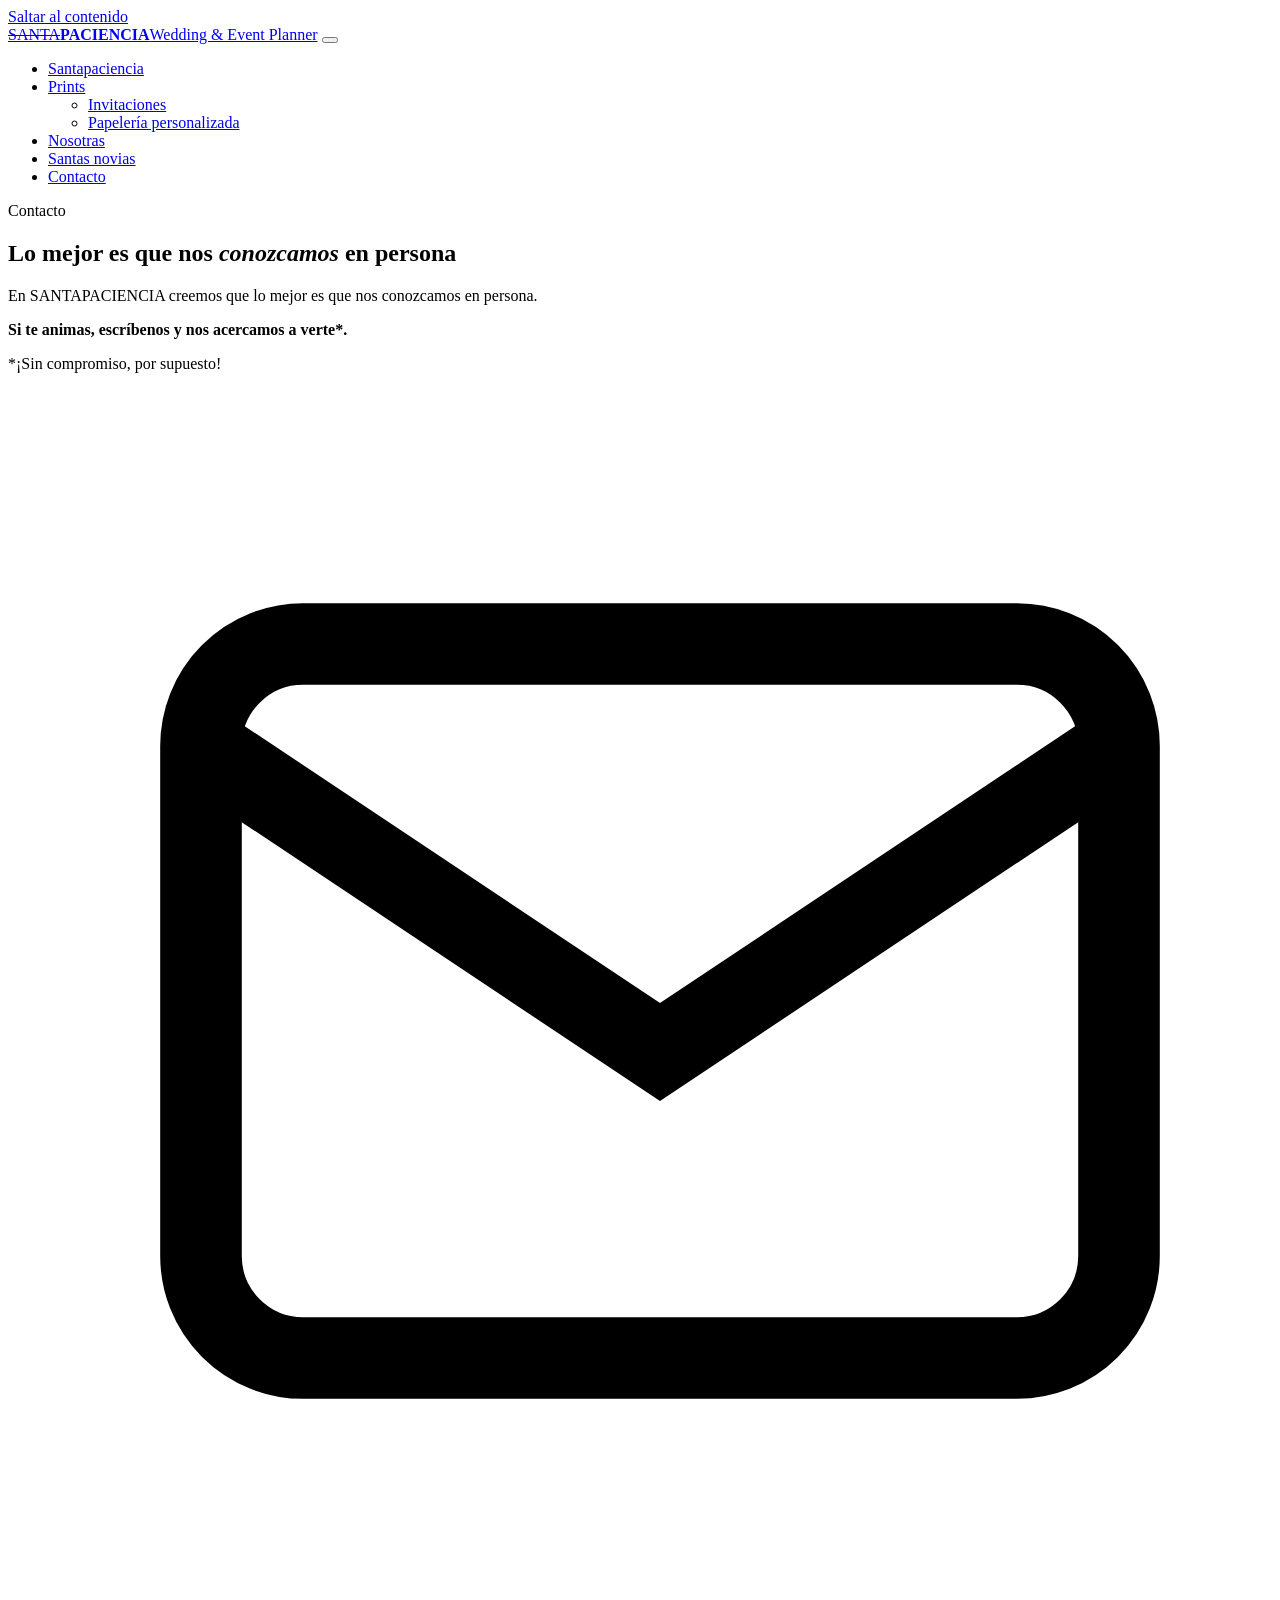
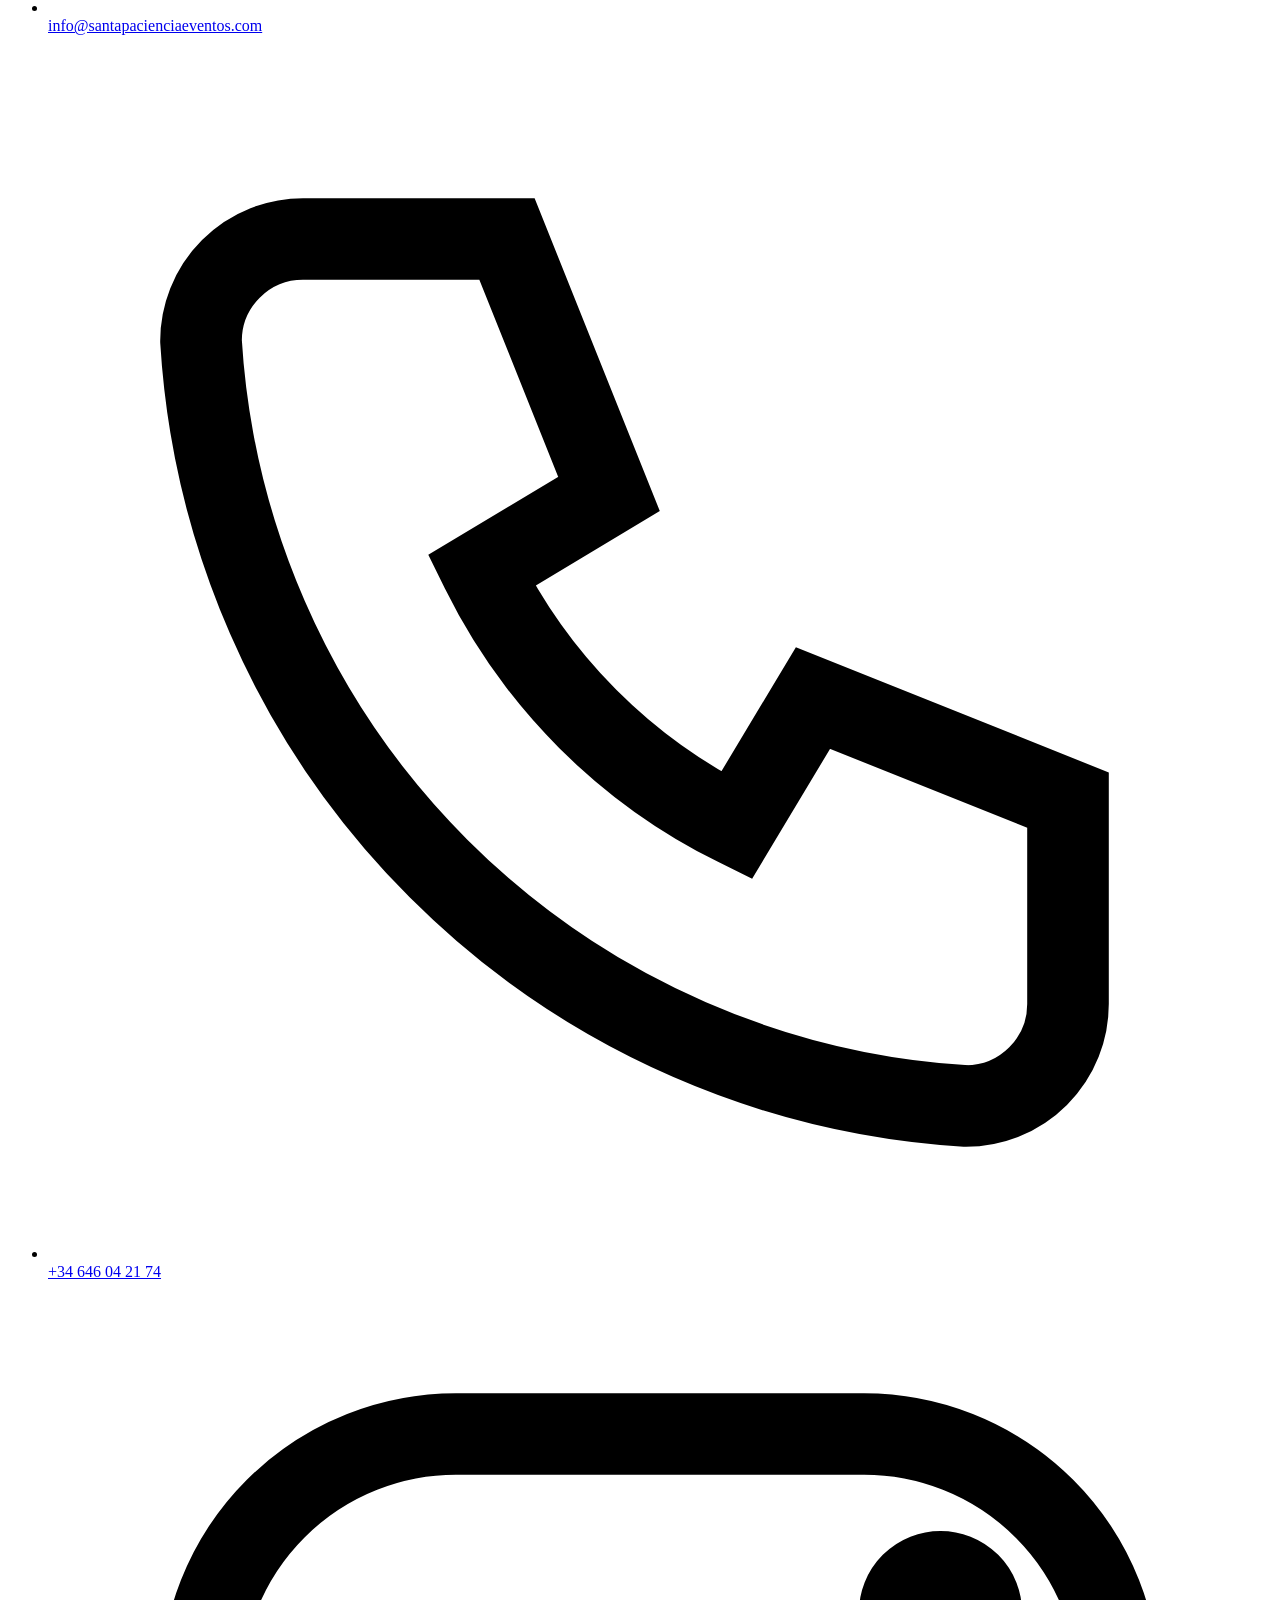
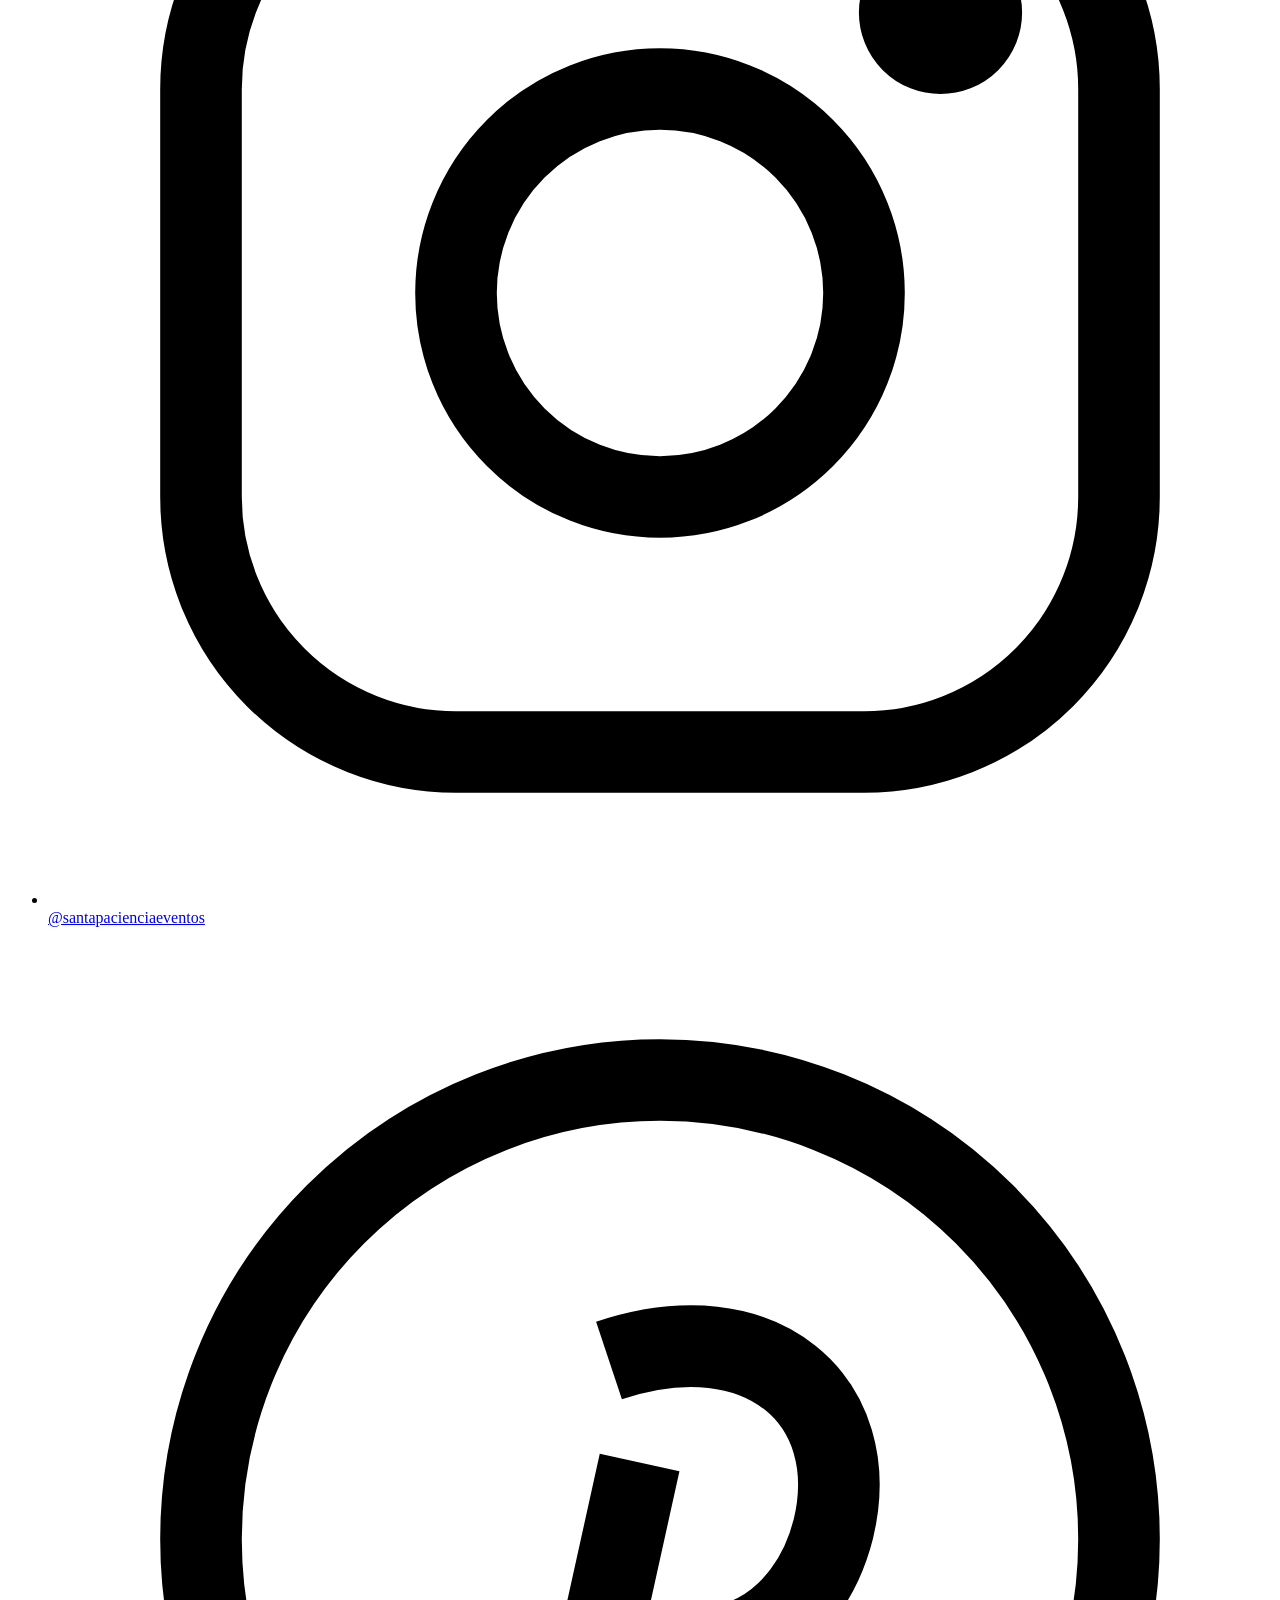
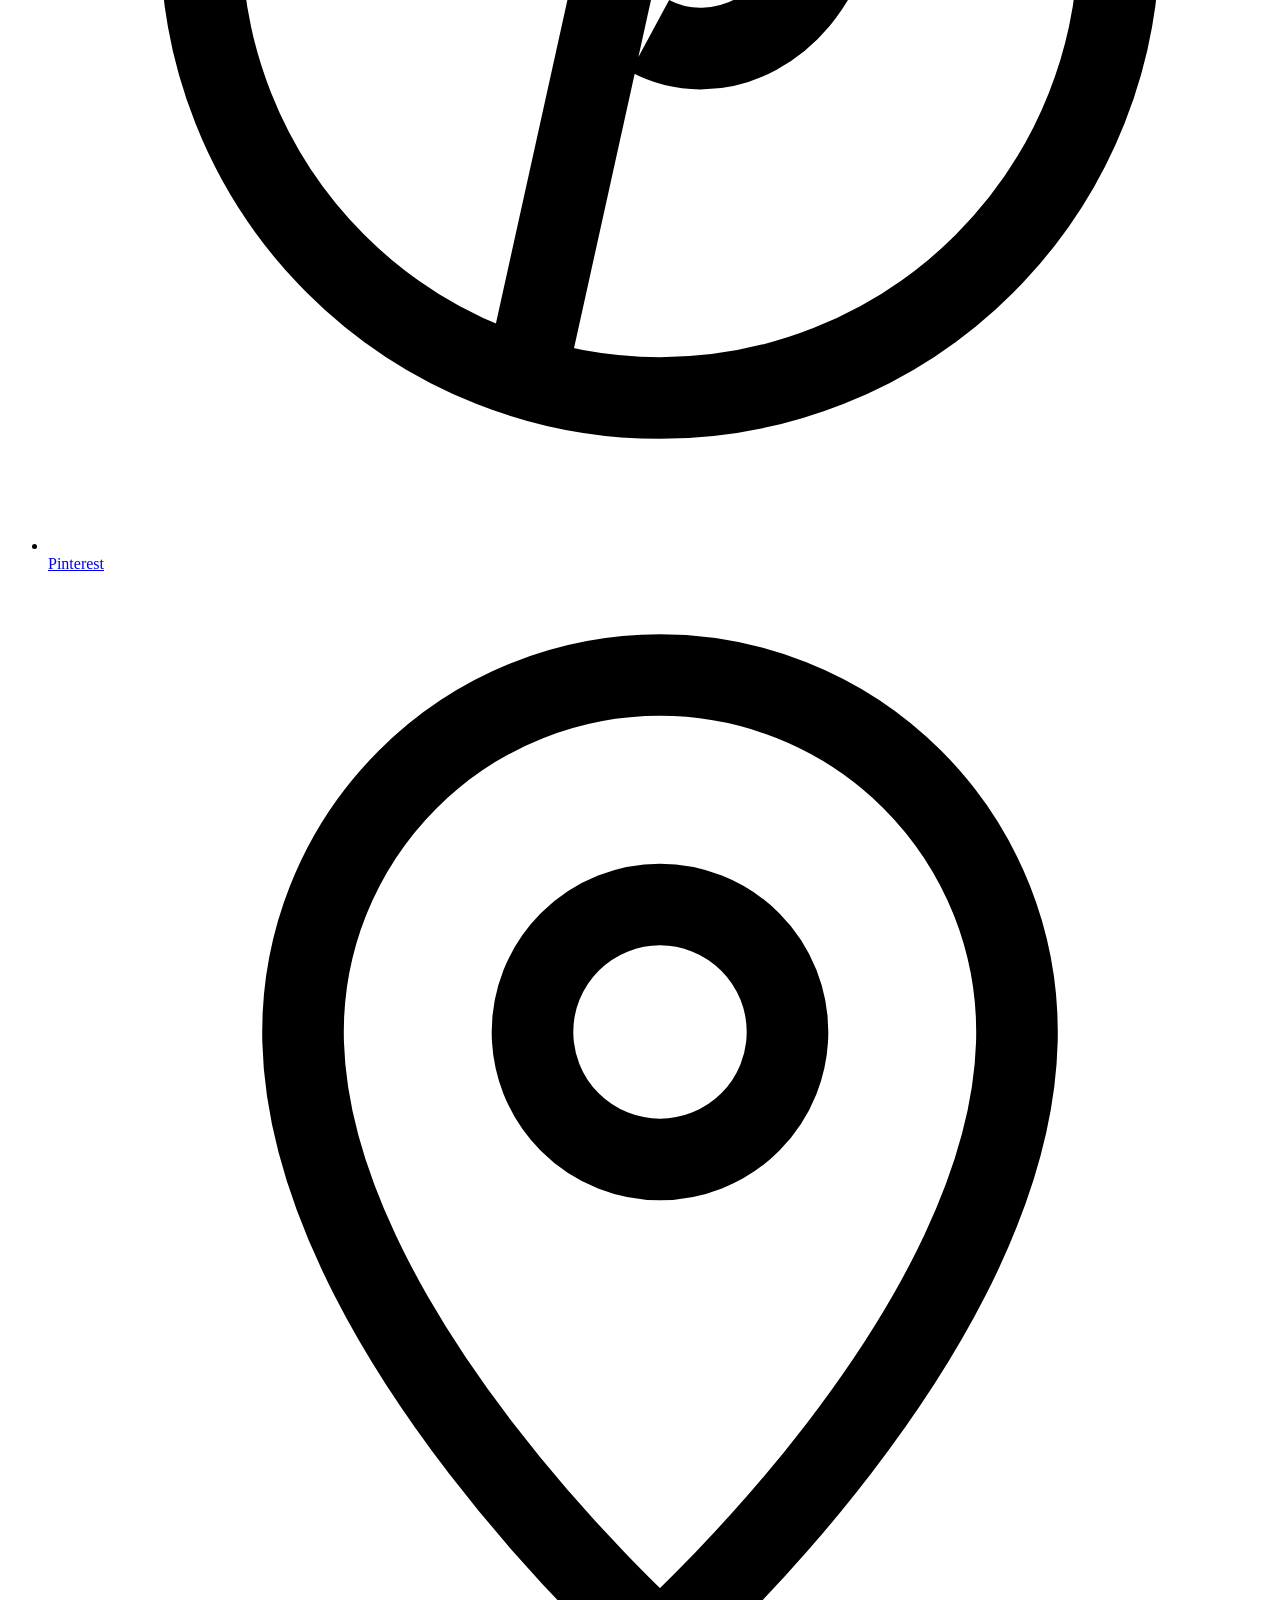
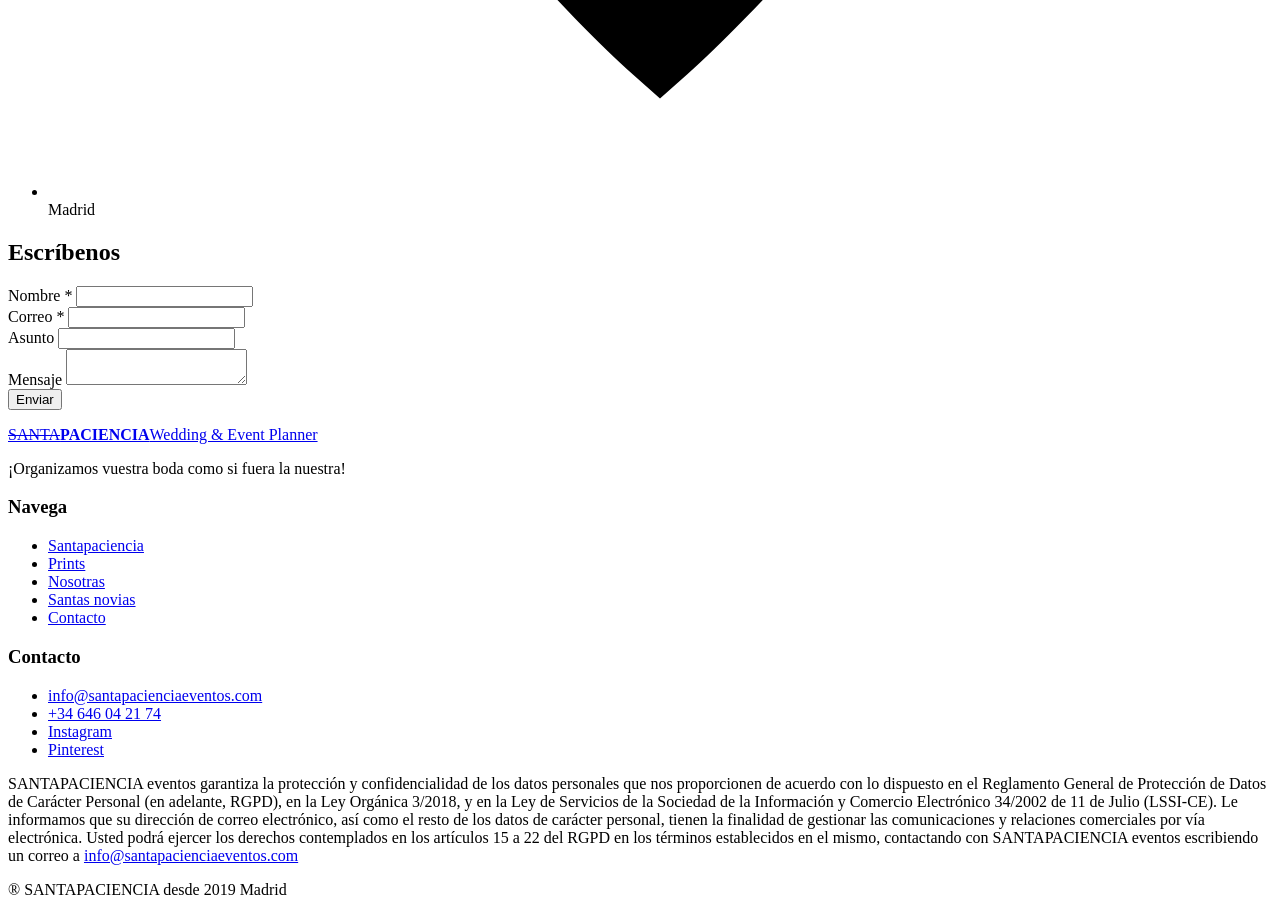
==== contacto.html @ e2ebce08 "Versión inicial" ====
<!DOCTYPE html>
<html lang="es">
<head>
  <meta charset="utf-8">
  <meta name="viewport" content="width=device-width, initial-scale=1">
  <title>Contacto · SANTAPACIENCIA Eventos</title>
  <meta name="description" content="Escríbenos y nos acercamos a verte, sin compromiso. info@santapacienciaeventos.com · +34 646 04 21 74">
  <link rel="canonical" href="https://santapacienciaeventos.com/contacto.html">
  <meta name="theme-color" content="#4a4a4d">
  <meta property="og:type" content="website">
  <meta property="og:site_name" content="SANTAPACIENCIA Eventos">
  <meta property="og:title" content="Contacto · SANTAPACIENCIA Eventos">
  <meta property="og:description" content="Escríbenos y nos acercamos a verte, sin compromiso. info@santapacienciaeventos.com · +34 646 04 21 74">
  <meta property="og:url" content="https://santapacienciaeventos.com/contacto.html">
  <meta property="og:image" content="https://santapacienciaeventos.com/assets/img/hero-1.jpg">
  <link rel="icon" href="assets/img/favicon.svg" type="image/svg+xml">
  <link rel="preconnect" href="https://fonts.googleapis.com">
  <link rel="preconnect" href="https://fonts.gstatic.com" crossorigin>
  <link href="https://fonts.googleapis.com/css2?family=DM+Sans:opsz,wght@9..40,400;9..40,500;9..40,600&family=Fraunces:ital,opsz,wght,SOFT@0,9..144,400..600,50;1,9..144,400..600,50&family=Raleway:wght@300;400&display=swap" rel="stylesheet">
  <link rel="stylesheet" href="assets/css/styles.css">
</head>
<body>
  <a class="saltar" href="#contenido">Saltar al contenido</a>

  <header class="cabecera" id="cabecera">
    <div class="contenedor cabecera__fila">
      <a class="marca" href="index.html" aria-label="SANTAPACIENCIA, inicio"><span class="marca__nombre"><s>SANTA</s><b>PACIENCIA</b></span><span class="marca__lema">Wedding &amp; Event Planner</span></a>
      <button class="menu-boton" id="menu-boton" aria-expanded="false" aria-controls="nav" aria-label="Abrir menú"><span></span><span></span><span></span></button>
      <nav class="nav" id="nav" aria-label="Principal">
        <ul>
          <li><a href="index.html">Santapaciencia</a></li><li class="con-sub"><a href="prints.html">Prints</a><ul class="submenu"><li><a href="prints.html#invitaciones">Invitaciones</a></li><li><a href="prints.html#papeleria">Papelería personalizada</a></li></ul></li><li><a href="nosotras.html">Nosotras</a></li><li><a href="santas-novias.html">Santas novias</a></li><li><a href="contacto.html" aria-current="page">Contacto</a></li>
        </ul>
      </nav>
    </div>
  </header>

  <main id="contenido">

    <section class="portada">
      <div class="contenedor aparece">
        <span class="eyebrow">Contacto</span>
        <h1>Lo mejor es que nos <em>conozcamos</em> en persona</h1>
      </div>
    </section>

    <section class="seccion" style="padding-top:0">
      <div class="contenedor contacto__rejilla">
        <div class="aparece">
          <p class="intro">En SANTAPACIENCIA creemos que lo mejor es que nos conozcamos en persona.</p>
          <p class="intro"><strong style="color:var(--tinta)">Si te animas, escríbenos y nos acercamos a verte*.</strong></p>
          <p class="nota">*¡Sin compromiso, por supuesto!</p>
          <ul class="datos">
            <li><svg viewBox="0 0 24 24" fill="none" stroke="currentColor" stroke-width="1.6" aria-hidden="true"><rect x="3" y="5" width="18" height="14" rx="2"/><path d="M3 7l9 6 9-6"/></svg><a href="mailto:info@santapacienciaeventos.com">info@santapacienciaeventos.com</a></li>
            <li><svg viewBox="0 0 24 24" fill="none" stroke="currentColor" stroke-width="1.6" aria-hidden="true"><path d="M5 4h4l2 5-2.5 1.5a11 11 0 0 0 5 5L15 13l5 2v4a2 2 0 0 1-2 2A16 16 0 0 1 3 6a2 2 0 0 1 2-2"/></svg><a href="tel:+34646042174">+34 646 04 21 74</a></li>
            <li><svg viewBox="0 0 24 24" fill="none" stroke="currentColor" stroke-width="1.6" aria-hidden="true"><rect x="3" y="3" width="18" height="18" rx="5"/><circle cx="12" cy="12" r="4"/><circle cx="17.5" cy="6.5" r=".8" fill="currentColor"/></svg><a href="https://www.instagram.com/santapacienciaeventos/" target="_blank" rel="noopener">@santapacienciaeventos</a></li>
            <li><svg viewBox="0 0 24 24" fill="none" stroke="currentColor" stroke-width="1.6" aria-hidden="true"><circle cx="12" cy="12" r="9"/><path d="M11 8.5c3-1 5 .8 4.4 3.3-.5 2-2.3 2.8-3.6 2.1M11.6 10.5 9.5 20"/></svg><a href="https://www.pinterest.es/santapacienciaeventos/" target="_blank" rel="noopener">Pinterest</a></li>
            <li><svg viewBox="0 0 24 24" fill="none" stroke="currentColor" stroke-width="1.6" aria-hidden="true"><path d="M12 21s-7-6.2-7-12a7 7 0 0 1 14 0c0 5.8-7 12-7 12z"/><circle cx="12" cy="9" r="2.5"/></svg><span>Madrid</span></li>
          </ul>
        </div>

        <!--
          GitHub Pages no procesa formularios. Para recibirlos en info@santapacienciaeventos.com:
          crea un formulario gratuito en https://formspree.io y sustituye FORM_ID.
          Mientras no se configure, el botón abre el correo con el mensaje ya escrito.
        -->
        <form class="formulario aparece" id="formulario" action="https://formspree.io/f/FORM_ID" method="POST" data-email="info@santapacienciaeventos.com">
          <h2>Escríbenos</h2>
          <div class="campo">
            <label for="nombre">Nombre *</label>
            <input id="nombre" name="nombre" autocomplete="name" required>
          </div>
          <div class="campo">
            <label for="correo">Correo *</label>
            <input id="correo" name="email" type="email" autocomplete="email" required>
          </div>
          <div class="campo campo--ancho">
            <label for="asunto">Asunto</label>
            <input id="asunto" name="asunto">
          </div>
          <div class="campo campo--ancho">
            <label for="mensaje">Mensaje</label>
            <textarea id="mensaje" name="mensaje"></textarea>
          </div>
          <input type="text" name="_gotcha" tabindex="-1" autocomplete="off" style="display:none" aria-hidden="true">
          <button class="boton" type="submit">Enviar</button>
          <p class="formulario__estado" id="formulario-estado" role="status" aria-live="polite"></p>
        </form>
      </div>
    </section>

  </main>

  <footer class="pie">
    <div class="contenedor">
      <div class="pie__rejilla">
        <div>
          <a class="marca" href="index.html" aria-label="SANTAPACIENCIA, inicio"><span class="marca__nombre"><s>SANTA</s><b>PACIENCIA</b></span><span class="marca__lema">Wedding &amp; Event Planner</span></a>
          <p class="pie__lema">¡Organizamos vuestra boda como si fuera la nuestra!</p>
        </div>
        <div>
          <h3>Navega</h3>
          <ul><li><a href="index.html">Santapaciencia</a></li><li><a href="prints.html">Prints</a></li><li><a href="nosotras.html">Nosotras</a></li><li><a href="santas-novias.html">Santas novias</a></li><li><a href="contacto.html">Contacto</a></li></ul>
        </div>
        <div>
          <h3>Contacto</h3>
          <ul>
            <li><a href="mailto:info@santapacienciaeventos.com">info@santapacienciaeventos.com</a></li>
            <li><a href="tel:+34646042174">+34 646 04 21 74</a></li>
            <li><a href="https://www.instagram.com/santapacienciaeventos/" target="_blank" rel="noopener">Instagram</a></li>
            <li><a href="https://www.pinterest.es/santapacienciaeventos/" target="_blank" rel="noopener">Pinterest</a></li>
          </ul>
        </div>
      </div>
      <div class="pie__legal" id="privacidad">
        <p>SANTAPACIENCIA eventos garantiza la protección y confidencialidad de los datos personales que nos proporcionen de acuerdo con lo dispuesto en el Reglamento General de Protección de Datos de Carácter Personal (en adelante, RGPD), en la Ley Orgánica 3/2018, y en la Ley de Servicios de la Sociedad de la Información y Comercio Electrónico 34/2002 de 11 de Julio (LSSI-CE). Le informamos que su dirección de correo electrónico, así como el resto de los datos de carácter personal, tienen la finalidad de gestionar las comunicaciones y relaciones comerciales por vía electrónica. Usted podrá ejercer los derechos contemplados en los artículos 15 a 22 del RGPD en los términos establecidos en el mismo, contactando con SANTAPACIENCIA eventos escribiendo un correo a <a href="mailto:info@santapacienciaeventos.com">info@santapacienciaeventos.com</a></p>
      </div>
      <div class="pie__base">
        <span>® SANTAPACIENCIA desde 2019</span>
        <span>Madrid</span>
      </div>
    </div>
  </footer>

  <script src="assets/js/main.js" defer></script>
</body>
</html>
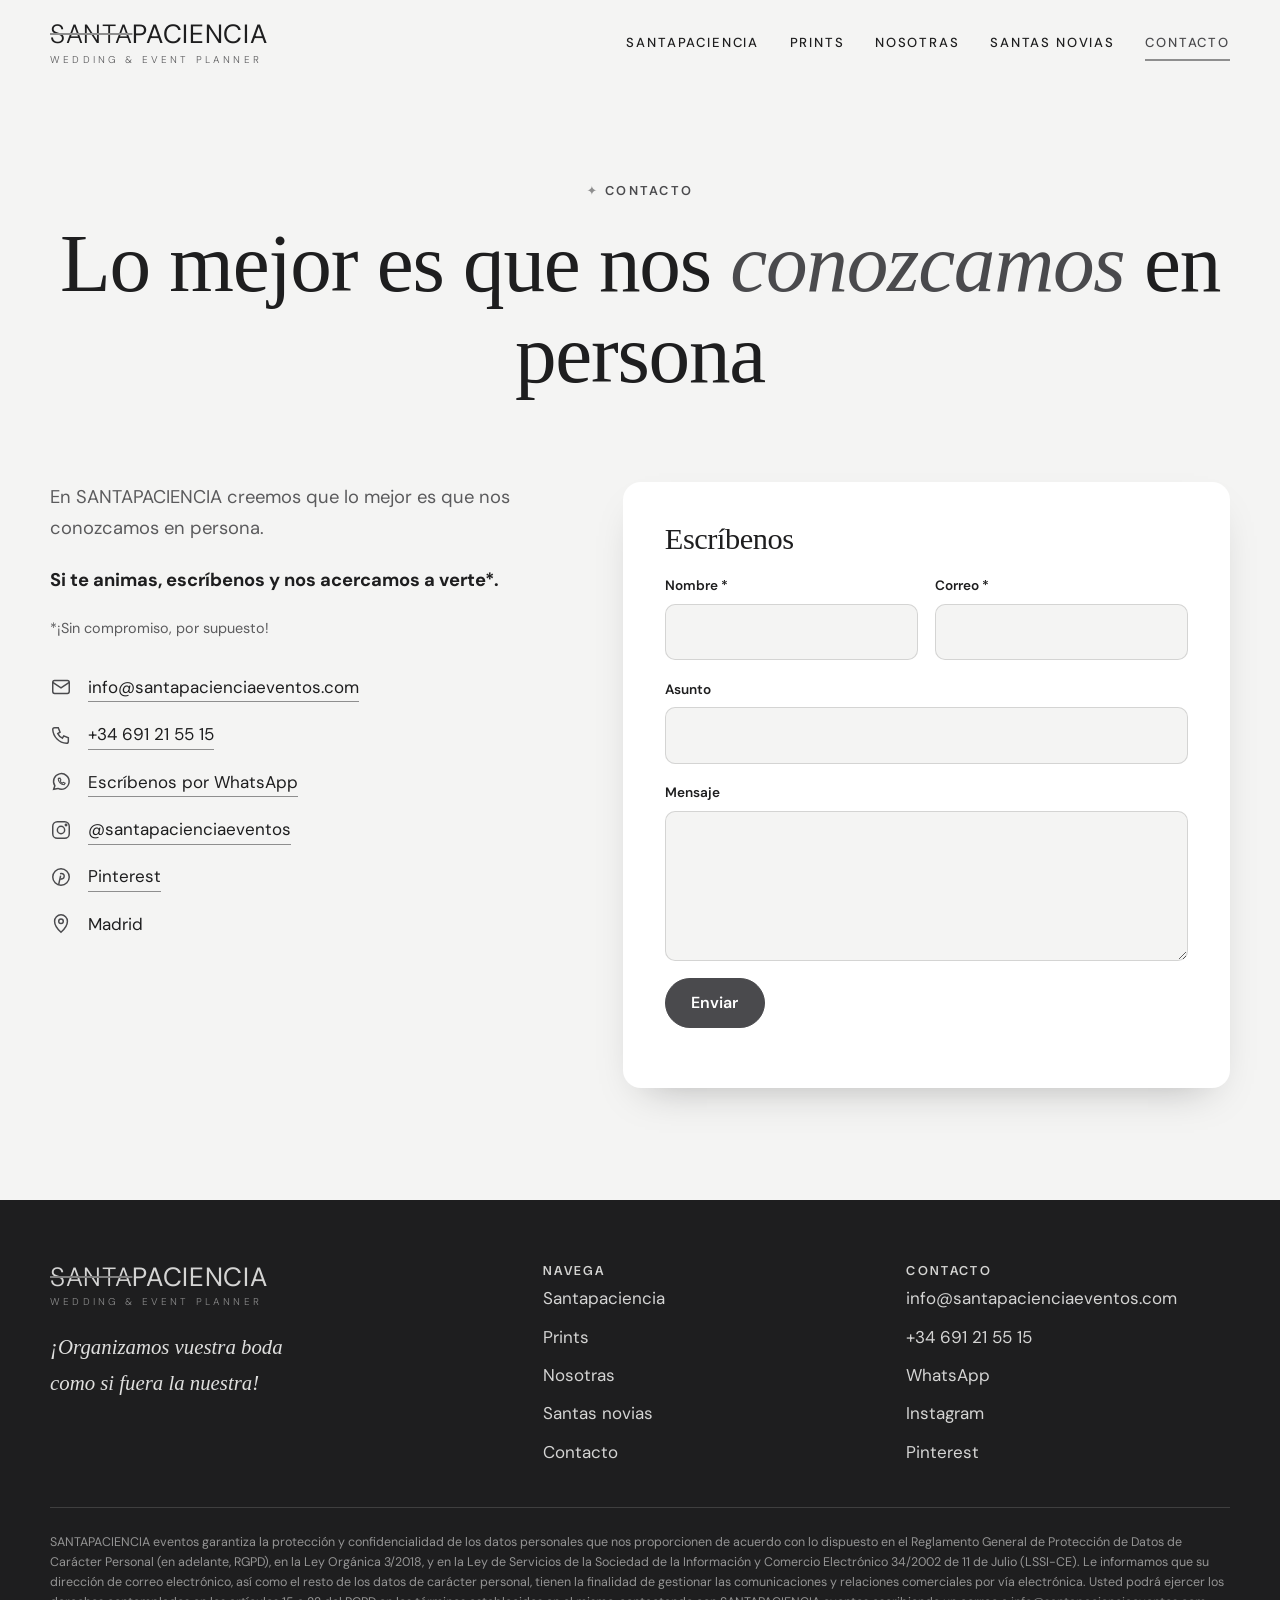
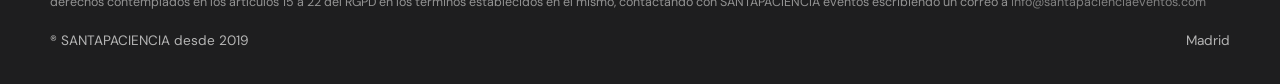
==== commit 0c6eed72: "Actualización definitiva de teléfono y whtasapp en todas las páginas" ====
--- a/contacto.html
+++ b/contacto.html
@@ -4,13 +4,13 @@
   <meta charset="utf-8">
   <meta name="viewport" content="width=device-width, initial-scale=1">
   <title>Contacto · SANTAPACIENCIA Eventos</title>
-  <meta name="description" content="Escríbenos y nos acercamos a verte, sin compromiso. info@santapacienciaeventos.com · +34 646 04 21 74">
+  <meta name="description" content="Escríbenos y nos acercamos a verte, sin compromiso. info@santapacienciaeventos.com · +34 691 21 55 15 (teléfono y WhatsApp)">
   <link rel="canonical" href="https://santapacienciaeventos.com/contacto.html">
   <meta name="theme-color" content="#4a4a4d">
   <meta property="og:type" content="website">
   <meta property="og:site_name" content="SANTAPACIENCIA Eventos">
   <meta property="og:title" content="Contacto · SANTAPACIENCIA Eventos">
-  <meta property="og:description" content="Escríbenos y nos acercamos a verte, sin compromiso. info@santapacienciaeventos.com · +34 646 04 21 74">
+  <meta property="og:description" content="Escríbenos y nos acercamos a verte, sin compromiso. info@santapacienciaeventos.com · +34 691 21 55 15 (teléfono y WhatsApp)">
   <meta property="og:url" content="https://santapacienciaeventos.com/contacto.html">
   <meta property="og:image" content="https://santapacienciaeventos.com/assets/img/hero-1.jpg">
   <link rel="icon" href="assets/img/favicon.svg" type="image/svg+xml">
@@ -51,7 +51,8 @@
           <p class="nota">*¡Sin compromiso, por supuesto!</p>
           <ul class="datos">
             <li><svg viewBox="0 0 24 24" fill="none" stroke="currentColor" stroke-width="1.6" aria-hidden="true"><rect x="3" y="5" width="18" height="14" rx="2"/><path d="M3 7l9 6 9-6"/></svg><a href="mailto:info@santapacienciaeventos.com">info@santapacienciaeventos.com</a></li>
-            <li><svg viewBox="0 0 24 24" fill="none" stroke="currentColor" stroke-width="1.6" aria-hidden="true"><path d="M5 4h4l2 5-2.5 1.5a11 11 0 0 0 5 5L15 13l5 2v4a2 2 0 0 1-2 2A16 16 0 0 1 3 6a2 2 0 0 1 2-2"/></svg><a href="tel:+34646042174">+34 646 04 21 74</a></li>
+            <li><svg viewBox="0 0 24 24" fill="none" stroke="currentColor" stroke-width="1.6" aria-hidden="true"><path d="M5 4h4l2 5-2.5 1.5a11 11 0 0 0 5 5L15 13l5 2v4a2 2 0 0 1-2 2A16 16 0 0 1 3 6a2 2 0 0 1 2-2"/></svg><a href="tel:+34691215515">+34 691 21 55 15</a></li>
+            <li><svg viewBox="0 0 24 24" fill="none" stroke="currentColor" stroke-width="1.6" aria-hidden="true"><path d="M4 20l1.3-3.9A8.5 8.5 0 1 1 8.6 19L4 20z"/><path d="M9 8.6c0 3.3 3 6.4 6.4 6.4l1.1-1.6-2-1-1 .8c-1-.4-2-1.4-2.4-2.4l.8-1-1-2L9.3 8z" stroke-width="1.2"/></svg><a href="https://wa.me/34691215515" target="_blank" rel="noopener">Escríbenos por WhatsApp</a></li>
             <li><svg viewBox="0 0 24 24" fill="none" stroke="currentColor" stroke-width="1.6" aria-hidden="true"><rect x="3" y="3" width="18" height="18" rx="5"/><circle cx="12" cy="12" r="4"/><circle cx="17.5" cy="6.5" r=".8" fill="currentColor"/></svg><a href="https://www.instagram.com/santapacienciaeventos/" target="_blank" rel="noopener">@santapacienciaeventos</a></li>
             <li><svg viewBox="0 0 24 24" fill="none" stroke="currentColor" stroke-width="1.6" aria-hidden="true"><circle cx="12" cy="12" r="9"/><path d="M11 8.5c3-1 5 .8 4.4 3.3-.5 2-2.3 2.8-3.6 2.1M11.6 10.5 9.5 20"/></svg><a href="https://www.pinterest.es/santapacienciaeventos/" target="_blank" rel="noopener">Pinterest</a></li>
             <li><svg viewBox="0 0 24 24" fill="none" stroke="currentColor" stroke-width="1.6" aria-hidden="true"><path d="M12 21s-7-6.2-7-12a7 7 0 0 1 14 0c0 5.8-7 12-7 12z"/><circle cx="12" cy="9" r="2.5"/></svg><span>Madrid</span></li>
@@ -105,7 +106,8 @@
           <h3>Contacto</h3>
           <ul>
             <li><a href="mailto:info@santapacienciaeventos.com">info@santapacienciaeventos.com</a></li>
-            <li><a href="tel:+34646042174">+34 646 04 21 74</a></li>
+            <li><a href="tel:+34691215515">+34 691 21 55 15</a></li>
+            <li><a href="https://wa.me/34691215515" target="_blank" rel="noopener">WhatsApp</a></li>
             <li><a href="https://www.instagram.com/santapacienciaeventos/" target="_blank" rel="noopener">Instagram</a></li>
             <li><a href="https://www.pinterest.es/santapacienciaeventos/" target="_blank" rel="noopener">Pinterest</a></li>
           </ul>
--- a/assets/css/styles.css
+++ b/assets/css/styles.css
@@ -0,0 +1,358 @@
+/* ==========================================================
+   SANTAPACIENCIA · Wedding & Event Planner
+   Hoja de estilos unificada: todos los colores, tipos y
+   espacios salen de las variables de :root.
+   ========================================================== */
+
+:root {
+  /* Paleta: escala de grises, acorde con la imagen de marca */
+  --fondo: #f4f4f3;
+  --fondo-2: #e7e7e5;
+  --tinta: #1e1e1f;
+  --tinta-suave: #5b5b5d;
+  --gris: #4a4a4d;
+  --gris-oscuro: #2e2e30;
+  --plata: #8e8e8e;
+  --plata-claro: #d4d4d2;
+  --blanco: #ffffff;
+
+  /* Tipografía */
+  --f-display: "Fraunces", Georgia, "Times New Roman", serif;
+  --f-texto: "DM Sans", system-ui, -apple-system, "Segoe UI", sans-serif;
+  --f-marca: "Raleway", "DM Sans", system-ui, sans-serif;
+
+  /* Espaciado y forma */
+  --ancho: 1180px;
+  --gutter: clamp(1.25rem, 4vw, 2.5rem);
+  --seccion: clamp(4rem, 9vw, 7rem);
+  --radio: 18px;
+  --sombra: 0 18px 40px -22px rgba(30, 30, 31, .35);
+}
+
+*, *::before, *::after { box-sizing: border-box; }
+html { scroll-behavior: smooth; scroll-padding-top: 100px; overflow-x: clip; }
+body { overflow-x: clip; }
+body {
+  margin: 0;
+  font-family: var(--f-texto);
+  font-size: 1.0625rem;
+  line-height: 1.7;
+  color: var(--tinta);
+  background: var(--fondo);
+  -webkit-font-smoothing: antialiased;
+}
+img { max-width: 100%; display: block; }
+a { color: inherit; }
+::selection { background: var(--plata-claro); color: var(--tinta); }
+
+h1, h2, h3 {
+  font-family: var(--f-display);
+  font-weight: 500;
+  line-height: 1.1;
+  letter-spacing: -0.015em;
+  margin: 0 0 .5em;
+  font-variation-settings: "SOFT" 50, "opsz" 96;
+}
+h1 { font-size: clamp(2.6rem, 6.5vw, 5.2rem); }
+h2 { font-size: clamp(2rem, 4.4vw, 3.2rem); }
+h3 { font-size: 1.5rem; }
+p { margin: 0 0 1.1em; }
+em { font-style: italic; color: var(--gris); }
+
+.contenedor { width: min(100% - 2 * var(--gutter), var(--ancho)); margin-inline: auto; }
+.estrecho { max-width: 46rem; }
+.seccion { padding-block: var(--seccion); }
+.centrado { text-align: center; margin-inline: auto; }
+.eyebrow {
+  display: inline-block;
+  font-size: .8rem; font-weight: 600; letter-spacing: .18em; text-transform: uppercase;
+  color: var(--gris); margin-bottom: 1rem;
+}
+.eyebrow::before { content: "✦ "; color: var(--plata); }
+.intro { color: var(--tinta-suave); font-size: 1.15rem; }
+.texto { color: var(--tinta-suave); }
+.texto p:last-child { margin-bottom: 0; }
+
+.sr-only {
+  position: absolute; width: 1px; height: 1px; padding: 0; margin: -1px;
+  overflow: hidden; clip: rect(0, 0, 0, 0); white-space: nowrap; border: 0;
+}
+.saltar {
+  position: absolute; left: 1rem; top: -4rem; z-index: 100;
+  background: var(--tinta); color: var(--fondo); padding: .7rem 1rem; border-radius: 8px;
+}
+.saltar:focus { top: 1rem; }
+
+/* ---------- Marca (logotipo tipográfico) ---------- */
+.marca {
+  font-family: var(--f-marca); font-weight: 300; letter-spacing: .04em;
+  text-decoration: none; display: inline-flex; flex-direction: column; line-height: 1;
+}
+.marca__nombre { font-size: 1.65rem; white-space: nowrap; }
+.marca__nombre s { text-decoration-thickness: 1.5px; text-decoration-color: var(--plata); }
+.marca__nombre b { font-weight: 400; }
+.marca__lema { font-size: .62rem; letter-spacing: .32em; text-transform: uppercase; color: var(--tinta-suave); margin-top: .45rem; }
+
+/* ---------- Botones ---------- */
+.boton {
+  display: inline-flex; align-items: center; gap: .6rem;
+  font: 600 1rem/1 var(--f-texto);
+  padding: 1rem 1.6rem; border-radius: 999px;
+  border: 1.5px solid var(--gris); background: var(--gris); color: var(--blanco);
+  text-decoration: none; cursor: pointer;
+  transition: background .25s, color .25s, transform .25s;
+}
+.boton:hover { background: var(--gris-oscuro); transform: translateY(-2px); }
+.boton--borde { background: transparent; color: var(--gris); }
+.boton--borde:hover { background: var(--gris); color: var(--blanco); }
+.boton--claro { background: var(--fondo); color: var(--gris); border-color: var(--fondo); }
+.boton--claro:hover { background: var(--plata-claro); border-color: var(--plata-claro); color: var(--tinta); }
+.boton--peq { padding: .7rem 1.2rem; font-size: .9rem; }
+.boton:focus-visible, a:focus-visible, button:focus-visible, input:focus-visible, textarea:focus-visible {
+  outline: 2px solid var(--plata); outline-offset: 3px;
+}
+
+/* ---------- Cabecera ---------- */
+.cabecera {
+  position: sticky; top: 0; z-index: 50;
+  background: rgba(244, 244, 243, .9); backdrop-filter: blur(10px);
+  border-bottom: 1px solid transparent; transition: border-color .3s;
+}
+.cabecera.con-sombra { border-color: rgba(30, 30, 31, .1); }
+.cabecera__fila { display: flex; align-items: center; justify-content: space-between; height: 86px; gap: 1rem; }
+.nav > ul { display: flex; gap: 1.9rem; list-style: none; margin: 0; padding: 0; align-items: center; }
+.nav a {
+  text-decoration: none; font-weight: 500; font-size: .82rem; letter-spacing: .14em;
+  text-transform: uppercase; position: relative; padding-block: .4rem; display: inline-block;
+}
+.nav a::after {
+  content: ""; position: absolute; left: 0; right: 0; bottom: 0; height: 1.5px;
+  background: var(--plata); transform: scaleX(0); transform-origin: left; transition: transform .3s;
+}
+.nav a:hover::after, .nav a[aria-current="page"]::after { transform: scaleX(1); }
+.nav a[aria-current="page"] { color: var(--gris); }
+.nav .con-sub { position: relative; }
+.submenu {
+  position: absolute; top: 100%; left: -1.2rem; min-width: 250px; list-style: none; margin: 0;
+  padding: .8rem 1.2rem; background: var(--blanco); border-radius: 12px; box-shadow: var(--sombra);
+  opacity: 0; visibility: hidden; transform: translateY(6px); transition: .25s;
+}
+.con-sub:hover .submenu, .con-sub:focus-within .submenu { opacity: 1; visibility: visible; transform: none; }
+.submenu a { font-size: .78rem; padding-block: .55rem; }
+.menu-boton { display: none; background: none; border: 0; padding: .5rem; cursor: pointer; color: var(--tinta); }
+.menu-boton span { display: block; width: 26px; height: 2px; background: currentColor; margin: 6px 0; transition: transform .3s, opacity .3s; }
+
+/* ---------- Hero con pase de fotos ---------- */
+.hero { padding-block: clamp(2.5rem, 6vw, 5rem) var(--seccion); }
+.hero__rejilla { display: grid; grid-template-columns: 1fr 1fr; gap: clamp(2rem, 5vw, 4.5rem); align-items: center; }
+.hero__texto p { font-size: 1.15rem; color: var(--tinta-suave); max-width: 32rem; }
+.hero__acciones { display: flex; flex-wrap: wrap; gap: 1rem; margin-top: 2rem; }
+.hero__fotos { position: relative; }
+.pase {
+  position: relative; aspect-ratio: 4 / 5; border-radius: 999px 999px var(--radio) var(--radio);
+  overflow: hidden; box-shadow: var(--sombra); background: var(--fondo-2);
+}
+.pase img {
+  position: absolute; inset: 0; width: 100%; height: 100%; object-fit: cover;
+  opacity: 0; transition: opacity 1.4s ease; transform: scale(1.04);
+}
+.pase img.activa { opacity: 1; animation: acercar 7s ease-out forwards; }
+@keyframes acercar { from { transform: scale(1.08); } to { transform: scale(1); } }
+.pase__puntos { position: absolute; bottom: 1.2rem; left: 0; right: 0; display: flex; justify-content: center; gap: .5rem; z-index: 2; }
+.pase__puntos button {
+  width: 9px; height: 9px; border-radius: 50%; border: 1.5px solid var(--blanco);
+  background: transparent; padding: 0; cursor: pointer; transition: background .3s;
+}
+.pase__puntos button[aria-current="true"] { background: var(--blanco); }
+.sello {
+  position: absolute; left: -2.2rem; bottom: 2.5rem; width: 128px; height: 128px; z-index: 3;
+  border-radius: 50%; background: var(--gris); color: var(--fondo);
+  display: grid; place-items: center; box-shadow: var(--sombra);
+}
+.sello svg { width: 112px; height: 112px; animation: girar 24s linear infinite; }
+.sello b { position: absolute; font-family: var(--f-display); font-size: 1.8rem; color: var(--plata-claro); }
+@keyframes girar { to { transform: rotate(360deg); } }
+
+/* ---------- Cabecera de página interior ---------- */
+.portada { padding-block: clamp(3rem, 7vw, 5.5rem) clamp(2rem, 5vw, 3.5rem); text-align: center; }
+.portada h1 { margin-bottom: .3em; }
+.portada p { max-width: 40rem; margin-inline: auto; }
+
+/* ---------- Cinta ---------- */
+.cinta { background: var(--tinta); color: var(--fondo); overflow: hidden; padding-block: 1.1rem; }
+.cinta__pista { display: flex; gap: 3rem; width: max-content; animation: desplazar 40s linear infinite; }
+.cinta span { font-family: var(--f-display); font-size: 1.45rem; font-style: italic; white-space: nowrap; }
+.cinta span::after { content: "✦"; color: var(--plata); font-style: normal; margin-left: 3rem; font-size: 1rem; vertical-align: middle; }
+@keyframes desplazar { to { transform: translateX(-50%); } }
+
+/* ---------- Bloques de texto con imagen ---------- */
+.duo { display: grid; grid-template-columns: 1fr 1fr; gap: clamp(2rem, 6vw, 5rem); align-items: center; }
+.duo--invertido > :first-child { order: 2; }
+.foto { border-radius: var(--radio); overflow: hidden; box-shadow: var(--sombra); background: var(--fondo-2); }
+.foto img { width: 100%; height: 100%; object-fit: cover; }
+.foto--ancha { aspect-ratio: 16 / 7; }
+.foto--4-3 { aspect-ratio: 4 / 3; }
+
+/* Etapas (extraídas del texto) */
+.etapas { list-style: none; padding: 0; margin: 2.5rem 0 0; display: grid; grid-template-columns: repeat(4, 1fr); gap: 1rem; }
+.etapas li {
+  background: var(--blanco); border-radius: var(--radio); padding: 1.4rem 1.3rem;
+  border: 1px solid rgba(30, 30, 31, .08); font-family: var(--f-display); font-size: 1.15rem; line-height: 1.3;
+}
+.etapas li span { display: block; font-family: var(--f-texto); font-size: .8rem; color: var(--tinta-suave); letter-spacing: .1em; margin-bottom: .6rem; }
+
+/* ---------- Bloque destacado ---------- */
+.destacado { background: var(--gris); color: var(--fondo); position: relative; overflow: hidden; }
+.destacado::before {
+  content: "Paciencia"; position: absolute; right: -2rem; bottom: -3.5rem;
+  font-family: var(--f-display); font-style: italic; font-size: clamp(7rem, 20vw, 17rem);
+  color: rgba(255, 255, 255, .05); line-height: 1; pointer-events: none;
+}
+.destacado .eyebrow { color: var(--plata-claro); }
+.destacado blockquote { margin: 0; font-family: var(--f-display); font-size: clamp(1.7rem, 3.6vw, 2.7rem); line-height: 1.25; max-width: 30ch; position: relative; }
+.destacado blockquote em { color: var(--plata-claro); }
+
+/* ---------- Tarjetas de acceso (portada) ---------- */
+.accesos { display: grid; grid-template-columns: repeat(3, 1fr); gap: 1.25rem; }
+.acceso {
+  position: relative; display: flex; flex-direction: column; justify-content: flex-end;
+  min-height: 420px; border-radius: var(--radio); overflow: hidden; text-decoration: none;
+  color: var(--blanco); background: var(--tinta); isolation: isolate;
+}
+.acceso img { position: absolute; inset: 0; width: 100%; height: 100%; object-fit: cover; z-index: -2; transition: transform .7s; }
+.acceso::before { content: ""; position: absolute; inset: 0; z-index: -1; background: linear-gradient(180deg, transparent 35%, rgba(30, 30, 31, .85)); }
+.acceso:hover img { transform: scale(1.05); }
+.acceso div { padding: 1.8rem; }
+.acceso h3 { margin-bottom: .3rem; }
+.acceso p { margin: 0; opacity: .9; font-size: .98rem; }
+.acceso span { display: inline-block; margin-top: 1rem; font-size: .8rem; font-weight: 600; letter-spacing: .16em; text-transform: uppercase; color: var(--plata-claro); }
+
+/* ---------- Catálogo PRINTS ---------- */
+.subnav { display: flex; justify-content: center; gap: .8rem; flex-wrap: wrap; margin-top: 2rem; }
+.catalogo { display: grid; grid-template-columns: repeat(3, 1fr); gap: 1.5rem; }
+.pieza {
+  background: var(--blanco); border-radius: var(--radio); overflow: hidden;
+  border: 1px solid rgba(30, 30, 31, .08); display: flex; flex-direction: column;
+  transition: transform .35s, box-shadow .35s;
+}
+.pieza:hover { transform: translateY(-6px); box-shadow: var(--sombra); }
+.pieza__foto { aspect-ratio: 4 / 3; background: var(--fondo-2); overflow: hidden; }
+.pieza__foto img { width: 100%; height: 100%; object-fit: cover; }
+.pieza__cuerpo { padding: 1.6rem 1.5rem 1.7rem; display: flex; flex-direction: column; flex: 1; }
+.pieza__sub { font-family: var(--f-display); font-style: italic; color: var(--gris); font-size: 1.1rem; margin: -.2rem 0 .7rem; }
+.pieza p { color: var(--tinta-suave); font-size: .98rem; flex: 1; }
+.pieza .boton { align-self: flex-start; }
+.bloque-titulo { display: flex; align-items: baseline; gap: 1.2rem; margin-bottom: 2.5rem; flex-wrap: wrap; }
+.bloque-titulo h2 { margin: 0; }
+.bloque-titulo p { margin: 0; color: var(--tinta-suave); }
+
+/* ---------- Santas novias ---------- */
+.novias { display: grid; grid-template-columns: repeat(3, 1fr); gap: 1.25rem; }
+.novia { margin: 0; position: relative; border-radius: var(--radio); overflow: hidden; aspect-ratio: 4 / 5; background: var(--fondo-2); isolation: isolate; }
+.novia:nth-child(5n + 1) { grid-column: span 2; aspect-ratio: auto; }
+.novia img { position: absolute; inset: 0; width: 100%; height: 100%; object-fit: cover; z-index: -2; transition: transform .7s; }
+.novia:hover img { transform: scale(1.05); }
+.novia::before { content: ""; position: absolute; inset: 0; z-index: -1; background: linear-gradient(180deg, transparent 45%, rgba(30, 30, 31, .82)); }
+.novia figcaption { position: absolute; left: 1.5rem; right: 1.5rem; bottom: 1.4rem; color: var(--blanco); }
+.novia b { display: block; font-family: var(--f-display); font-weight: 500; font-size: 1.9rem; letter-spacing: .02em; }
+.novia span { font-size: 1rem; opacity: .92; }
+
+/* Testimonio */
+.testimonio { background: var(--blanco); border-radius: var(--radio); padding: clamp(1.8rem, 5vw, 3.5rem); box-shadow: var(--sombra); }
+.testimonio h2 { font-size: clamp(1.8rem, 3.6vw, 2.6rem); }
+.testimonio__lugar { font-size: .85rem; letter-spacing: .14em; text-transform: uppercase; color: var(--tinta-suave); font-weight: 600; }
+.testimonio__cita { font-family: var(--f-display); font-size: clamp(1.3rem, 2.4vw, 1.7rem); line-height: 1.35; color: var(--gris); border-left: 2px solid var(--plata); padding-left: 1.2rem; margin: 1.5rem 0 2rem; font-style: italic; }
+.testimonio .texto { columns: 2 22rem; column-gap: 3rem; }
+.testimonio .texto p { break-inside: avoid; }
+.testimonio__firma { margin-top: 1.5rem; font-family: var(--f-display); font-style: italic; font-size: 1.3rem; }
+
+/* ---------- Contacto ---------- */
+.contacto__rejilla { display: grid; grid-template-columns: .9fr 1.1fr; gap: clamp(2rem, 6vw, 5rem); align-items: start; }
+.datos { list-style: none; padding: 0; margin: 2rem 0 0; display: grid; gap: 1.1rem; }
+.datos li { display: flex; gap: 1rem; align-items: center; }
+.datos svg { width: 22px; height: 22px; color: var(--gris); flex: none; }
+.datos a { text-decoration: none; border-bottom: 1px solid var(--plata); }
+.nota { font-size: .9rem; color: var(--tinta-suave); }
+.formulario {
+  background: var(--blanco); border-radius: var(--radio); padding: clamp(1.5rem, 4vw, 2.6rem);
+  box-shadow: var(--sombra); display: grid; grid-template-columns: 1fr 1fr; gap: 1.1rem; width: 100%;
+}
+.formulario h2 { grid-column: 1 / -1; font-size: 1.9rem; margin: 0; }
+.campo { display: grid; gap: .4rem; }
+.campo--ancho { grid-column: 1 / -1; }
+.campo label { font-size: .85rem; font-weight: 600; }
+.campo input, .campo textarea {
+  font: inherit; font-size: 1rem; color: var(--tinta); background: var(--fondo); width: 100%; min-width: 0;
+  border: 1px solid rgba(30, 30, 31, .15); border-radius: 10px; padding: .85rem 1rem; transition: border-color .2s, background .2s;
+}
+.campo input:focus, .campo textarea:focus { border-color: var(--gris); background: var(--blanco); }
+.campo textarea { min-height: 150px; resize: vertical; }
+.formulario .boton { justify-self: start; }
+.formulario__estado { grid-column: 1 / -1; margin: 0; font-weight: 600; color: var(--gris); }
+
+/* ---------- Llamada final ---------- */
+.llamada { text-align: center; }
+.llamada h2 { max-width: 20ch; margin-inline: auto; }
+.llamada p { max-width: 36rem; margin-inline: auto; }
+
+/* ---------- Pie ---------- */
+.pie { background: var(--tinta); color: var(--fondo); padding-block: 4rem 2rem; }
+.pie__rejilla { display: grid; grid-template-columns: 1.4fr 1fr 1fr; gap: 2.5rem; padding-bottom: 2.5rem; border-bottom: 1px solid rgba(244, 244, 243, .15); }
+.pie .marca__lema { color: rgba(244, 244, 243, .6); }
+.pie h3 { font-family: var(--f-texto); font-size: .8rem; letter-spacing: .18em; text-transform: uppercase; color: var(--plata-claro); font-weight: 600; }
+.pie ul { list-style: none; padding: 0; margin: 0; display: grid; gap: .6rem; }
+.pie a { text-decoration: none; opacity: .85; }
+.pie a:hover { opacity: 1; color: var(--plata-claro); }
+.pie__lema { font-family: var(--f-display); font-style: italic; font-size: 1.3rem; margin-top: 1.4rem; max-width: 24ch; opacity: .9; }
+.pie__legal { padding-top: 1.6rem; font-size: .78rem; line-height: 1.6; opacity: .55; }
+.pie__legal p { margin: 0 0 .8rem; }
+.pie__base { display: flex; justify-content: space-between; flex-wrap: wrap; gap: 1rem; font-size: .85rem; opacity: .7; margin-top: 1rem; }
+
+/* ---------- Animación de entrada ---------- */
+.aparece { opacity: 0; transform: translateY(24px); transition: opacity .8s ease, transform .8s ease; }
+.aparece.visible { opacity: 1; transform: none; }
+
+/* ---------- Responsive ---------- */
+@media (max-width: 1000px) {
+  .catalogo, .accesos { grid-template-columns: repeat(2, 1fr); }
+  .etapas { grid-template-columns: repeat(2, 1fr); }
+  .contacto__rejilla { grid-template-columns: 1fr; }
+  .novias { grid-template-columns: repeat(2, 1fr); }
+  .novia:nth-child(5n + 1) { grid-column: span 1; aspect-ratio: 4 / 5; }
+  .novia:nth-child(3n + 1) { grid-column: span 2; aspect-ratio: 16 / 10; }
+}
+@media (max-width: 860px) {
+  .menu-boton { display: block; }
+  .nav {
+    position: fixed; inset: 86px 0 auto 0; background: var(--fondo);
+    border-bottom: 1px solid rgba(30, 30, 31, .1); padding: 1.5rem var(--gutter) 2rem;
+    transform: translateY(-130%); transition: transform .35s ease; z-index: -1;
+    max-height: calc(100vh - 86px); overflow-y: auto;
+  }
+  .nav.abierto { transform: none; }
+  .nav > ul { flex-direction: column; align-items: flex-start; gap: .9rem; }
+  .nav a { font-size: 1rem; }
+  .submenu { position: static; opacity: 1; visibility: visible; transform: none; box-shadow: none; background: none; padding: .2rem 0 0 1rem; min-width: 0; }
+  .menu-boton[aria-expanded="true"] span:nth-child(1) { transform: translateY(8px) rotate(45deg); }
+  .menu-boton[aria-expanded="true"] span:nth-child(2) { opacity: 0; }
+  .menu-boton[aria-expanded="true"] span:nth-child(3) { transform: translateY(-8px) rotate(-45deg); }
+  .hero__rejilla, .duo { grid-template-columns: 1fr; }
+  .duo--invertido > :first-child { order: 0; }
+  .hero__fotos { max-width: 440px; margin-inline: auto; width: 100%; }
+  .sello { left: -.5rem; width: 104px; height: 104px; }
+  .sello svg { width: 92px; height: 92px; }
+  .pie__rejilla { grid-template-columns: 1fr 1fr; }
+  .pie__rejilla > :first-child { grid-column: 1 / -1; }
+}
+@media (max-width: 600px) {
+  .catalogo, .accesos, .formulario, .novias { grid-template-columns: 1fr; }
+  .novia:nth-child(n) { grid-column: span 1; aspect-ratio: 4 / 5; }
+  .etapas { grid-template-columns: 1fr; }
+  .acceso { min-height: 340px; }
+  .marca__nombre { font-size: 1.35rem; }
+}
+@media (prefers-reduced-motion: reduce) {
+  *, *::before, *::after { animation: none !important; transition: none !important; }
+  .aparece { opacity: 1; transform: none; }
+  html { scroll-behavior: auto; }
+}
